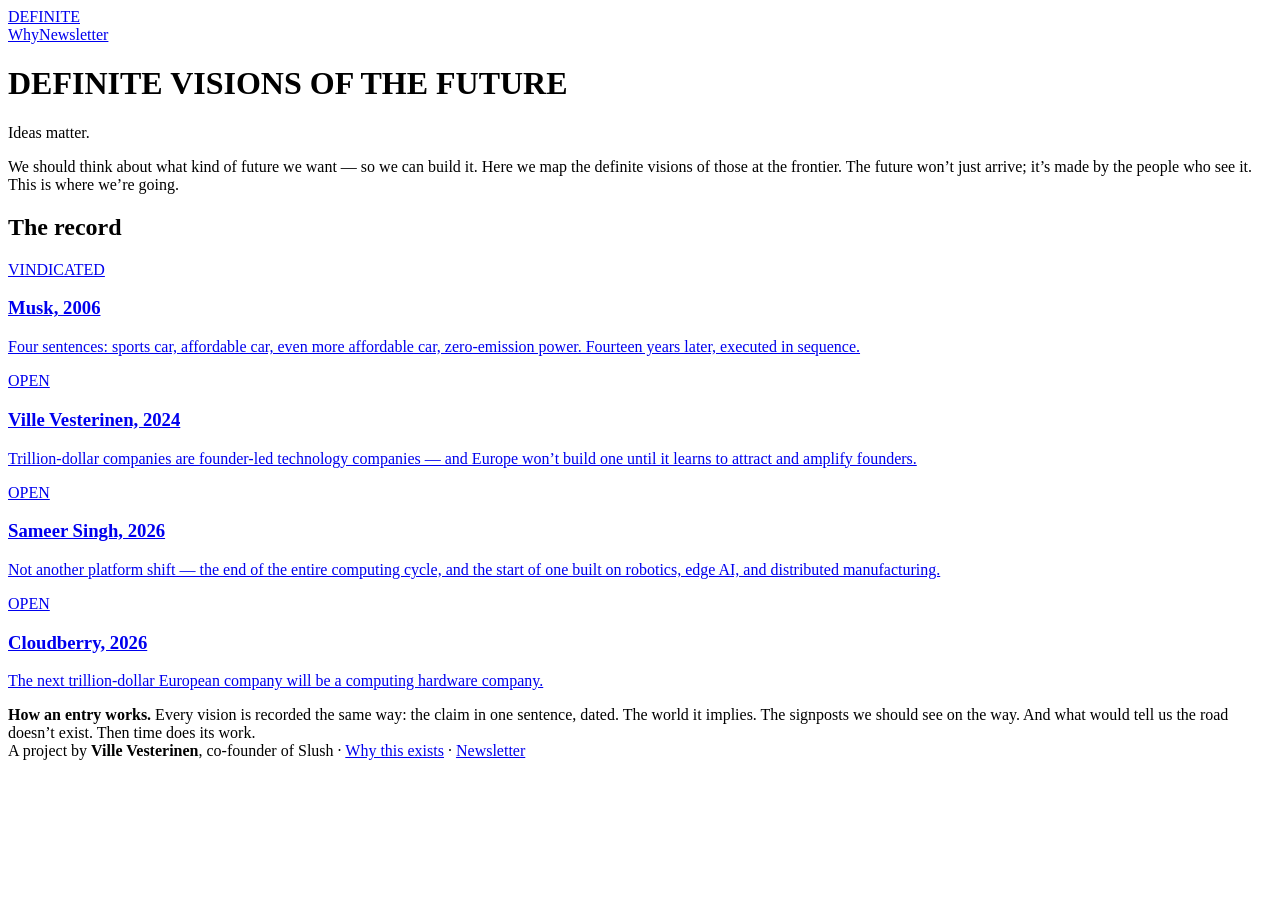
==== definite-site/index.html @ d90cc4cb "Add definite.world static site: registry of definite visions Homepage, thesis essay page, and four s" ====
<!doctype html>
<html lang="en">
<head>
<meta charset="utf-8">
<meta name="viewport" content="width=device-width,initial-scale=1">
<title>Definite</title>
<meta name="description" content="Definite visions of the future, mapped — from the people at the frontier building it.">
<link rel="preconnect" href="https://fonts.googleapis.com">
<link href="https://fonts.googleapis.com/css2?family=Archivo+Black&family=Inter:wght@400;600;700&display=swap" rel="stylesheet">
<link rel="stylesheet" href="/style.css">
</head>
<body>
<div class="mast">
  <div class="wrap">
    <nav>
      <a class="wordmark" href="/">DEFINITE</a>
      <div class="links"><a href="/thesis">Why</a><a href="https://villevesterinen.com">Newsletter</a></div>
    </nav>
    <div class="inner">
      <h1>DEFINITE VISIONS OF&nbsp;THE FUTURE</h1>
      <p class="tag">Ideas matter.</p>
      <p class="body">We should think about what kind of future we want — so we can build it. Here we map the definite visions of those at the frontier. The future won&rsquo;t just arrive; it&rsquo;s made by the people who see it. This is where we&rsquo;re going.</p>
    </div>
  </div>
</div>
<div class="wrap">
  <h2 class="sec">The record</h2>
  <div class="grid">
    <a class="card" href="/musk-2006">
      <span class="chip v">VINDICATED</span>
      <h3>Musk, 2006</h3>
      <p>Four sentences: sports car, affordable car, even more affordable car, zero-emission power. Fourteen years later, executed in sequence.</p>
    </a>
    <a class="card" href="/ville-vesterinen-2024">
      <span class="chip">OPEN</span>
      <h3>Ville Vesterinen, 2024</h3>
      <p>Trillion-dollar companies are founder-led technology companies &mdash; and Europe won&rsquo;t build one until it learns to attract and amplify founders.</p>
    </a>
    <a class="card" href="/sameer-singh-2026">
      <span class="chip">OPEN</span>
      <h3>Sameer Singh, 2026</h3>
      <p>Not another platform shift &mdash; the end of the entire computing cycle, and the start of one built on robotics, edge AI, and distributed manufacturing.</p>
    </a>
    <a class="card" href="/cloudberry-2026">
      <span class="chip">OPEN</span>
      <h3>Cloudberry, 2026</h3>
      <p>The next trillion-dollar European company will be a computing hardware company.</p>
    </a>
  </div>
  <div class="how">
    <strong>How an entry works.</strong> Every vision is recorded the same way: the claim in one sentence, dated. The world it implies. The signposts we should see on the way. And what would tell us the road doesn&rsquo;t exist. Then time does its work.
  </div>
  <footer>
    A project by <strong>Ville Vesterinen</strong>, co-founder of Slush &middot; <a href="/thesis">Why this exists</a> &middot; <a href="https://villevesterinen.com">Newsletter</a>
  </footer>
</div>
</body>
</html>
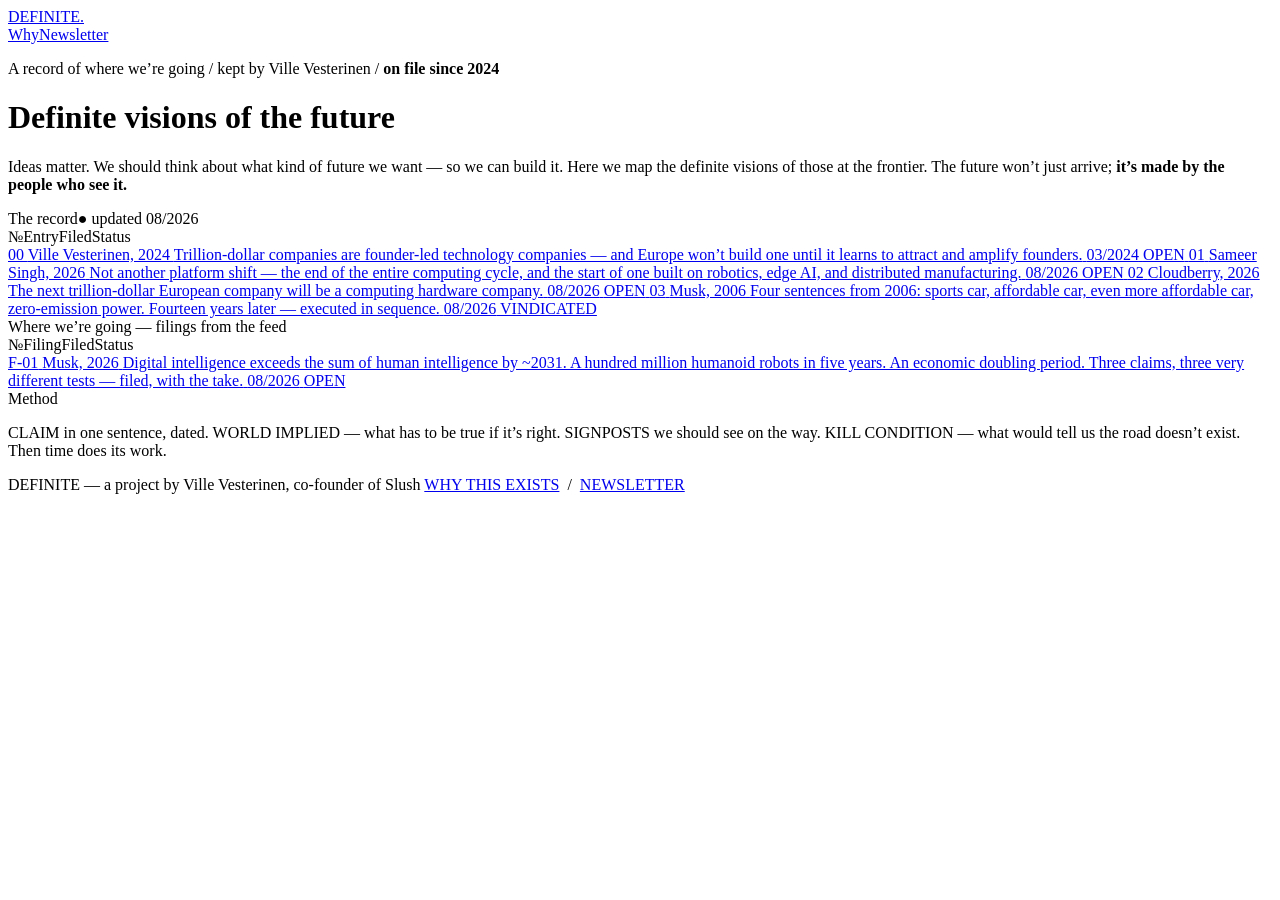
==== commit cccfa6ac: "Redesign definite.world in dark instrument style; add Where we're going filings Full site in the dar" ====
--- a/definite-site/index.html
+++ b/definite-site/index.html
@@ -4,54 +4,71 @@
 <meta charset="utf-8">
 <meta name="viewport" content="width=device-width,initial-scale=1">
 <title>Definite</title>
-<meta name="description" content="Definite visions of the future, mapped — from the people at the frontier building it.">
-<link rel="preconnect" href="https://fonts.googleapis.com">
-<link href="https://fonts.googleapis.com/css2?family=Archivo+Black&family=Inter:wght@400;600;700&display=swap" rel="stylesheet">
+<meta name="description" content="Definite visions of the future, mapped — a record of where we're going.">
+<link rel="preconnect" href="https://fonts.gstatic.com" crossorigin>
+<link href="https://fonts.googleapis.com/css2?family=Archivo:wght@400;500;600&family=IBM+Plex+Mono:wght@400;500;600&display=swap" rel="stylesheet">
 <link rel="stylesheet" href="/style.css">
 </head>
 <body>
-<div class="mast">
-  <div class="wrap">
-    <nav>
-      <a class="wordmark" href="/">DEFINITE</a>
-      <div class="links"><a href="/thesis">Why</a><a href="https://villevesterinen.com">Newsletter</a></div>
-    </nav>
-    <div class="inner">
-      <h1>DEFINITE VISIONS OF&nbsp;THE FUTURE</h1>
-      <p class="tag">Ideas matter.</p>
-      <p class="body">We should think about what kind of future we want — so we can build it. Here we map the definite visions of those at the frontier. The future won&rsquo;t just arrive; it&rsquo;s made by the people who see it. This is where we&rsquo;re going.</p>
-    </div>
+<div class="wrap">
+  <nav>
+    <a class="wordmark" href="/">DEFINITE<span class="dot">.</span></a>
+    <div class="links"><a href="/thesis">Why</a><a href="https://villevesterinen.com">Newsletter</a></div>
+  </nav>
+  <div class="hero">
+    <p class="kick">A record of where we&rsquo;re going / kept by Ville Vesterinen / <b>on file since 2024</b></p>
+    <h1>Definite visions of the future<span class="cursor"></span></h1>
+    <p class="sub">Ideas matter. We should think about what kind of future we want — so we can build it. Here we map the definite visions of those at the frontier. The future won&rsquo;t just arrive; <b>it&rsquo;s made by the people who see it.</b></p>
   </div>
-</div>
-<div class="wrap">
-  <h2 class="sec">The record</h2>
-  <div class="grid">
-    <a class="card" href="/musk-2006">
-      <span class="chip v">VINDICATED</span>
-      <h3>Musk, 2006</h3>
-      <p>Four sentences: sports car, affordable car, even more affordable car, zero-emission power. Fourteen years later, executed in sequence.</p>
-    </a>
-    <a class="card" href="/ville-vesterinen-2024">
-      <span class="chip">OPEN</span>
-      <h3>Ville Vesterinen, 2024</h3>
-      <p>Trillion-dollar companies are founder-led technology companies &mdash; and Europe won&rsquo;t build one until it learns to attract and amplify founders.</p>
-    </a>
-    <a class="card" href="/sameer-singh-2026">
-      <span class="chip">OPEN</span>
-      <h3>Sameer Singh, 2026</h3>
-      <p>Not another platform shift &mdash; the end of the entire computing cycle, and the start of one built on robotics, edge AI, and distributed manufacturing.</p>
-    </a>
-    <a class="card" href="/cloudberry-2026">
-      <span class="chip">OPEN</span>
-      <h3>Cloudberry, 2026</h3>
-      <p>The next trillion-dollar European company will be a computing hardware company.</p>
-    </a>
-  </div>
-  <div class="how">
-    <strong>How an entry works.</strong> Every vision is recorded the same way: the claim in one sentence, dated. The world it implies. The signposts we should see on the way. And what would tell us the road doesn&rsquo;t exist. Then time does its work.
+
+  <div class="sechead"><span>The record</span><span class="live">● updated 08/2026</span></div>
+  <div class="tablehead"><span>№</span><span>Entry</span><span>Filed</span><span>Status</span></div>
+  <a class="row" href="/ville-vesterinen-2024">
+    <span class="no">00</span>
+    <span><span class="name">Ville Vesterinen, 2024</span>
+    <span class="claim">Trillion-dollar companies are founder-led technology companies — and Europe won&rsquo;t build one until it learns to attract and amplify founders.</span></span>
+    <span class="filed">03/2024</span>
+    <span class="status"><i></i>OPEN</span>
+  </a>
+  <a class="row" href="/sameer-singh-2026">
+    <span class="no">01</span>
+    <span><span class="name">Sameer Singh, 2026</span>
+    <span class="claim">Not another platform shift — the end of the entire computing cycle, and the start of one built on robotics, edge AI, and distributed manufacturing.</span></span>
+    <span class="filed">08/2026</span>
+    <span class="status"><i></i>OPEN</span>
+  </a>
+  <a class="row" href="/cloudberry-2026">
+    <span class="no">02</span>
+    <span><span class="name">Cloudberry, 2026</span>
+    <span class="claim">The next trillion-dollar European company will be a computing hardware company.</span></span>
+    <span class="filed">08/2026</span>
+    <span class="status"><i></i>OPEN</span>
+  </a>
+  <a class="row" href="/musk-2006">
+    <span class="no">03</span>
+    <span><span class="name">Musk, 2006</span>
+    <span class="claim">Four sentences from 2006: sports car, affordable car, even more affordable car, zero-emission power. Fourteen years later — executed in sequence.</span></span>
+    <span class="filed">08/2026</span>
+    <span class="status v"><i></i>VINDICATED</span>
+  </a>
+
+  <div class="sechead"><span>Where we&rsquo;re going — filings from the feed</span></div>
+  <div class="tablehead"><span>№</span><span>Filing</span><span>Filed</span><span>Status</span></div>
+  <a class="row" href="/musk-2026">
+    <span class="no">F-01</span>
+    <span><span class="name">Musk, 2026</span>
+    <span class="claim">Digital intelligence exceeds the sum of human intelligence by ~2031. A hundred million humanoid robots in five years. An economic doubling period. Three claims, three very different tests — filed, with the take.</span></span>
+    <span class="filed">08/2026</span>
+    <span class="status"><i></i>OPEN</span>
+  </a>
+
+  <div class="method">
+    <span class="lab">Method</span>
+    <p><span class="mono-b">CLAIM</span> in one sentence, dated. <span class="mono-b">WORLD IMPLIED</span> — what has to be true if it&rsquo;s right. <span class="mono-b">SIGNPOSTS</span> we should see on the way. <span class="mono-b">KILL CONDITION</span> — what would tell us the road doesn&rsquo;t exist. Then time does its work.</p>
   </div>
   <footer>
-    A project by <strong>Ville Vesterinen</strong>, co-founder of Slush &middot; <a href="/thesis">Why this exists</a> &middot; <a href="https://villevesterinen.com">Newsletter</a>
+    <span>DEFINITE — a project by Ville Vesterinen, co-founder of Slush</span>
+    <span><a href="/thesis">WHY THIS EXISTS</a>&nbsp;&nbsp;/&nbsp;&nbsp;<a href="https://villevesterinen.com">NEWSLETTER</a></span>
   </footer>
 </div>
 </body>
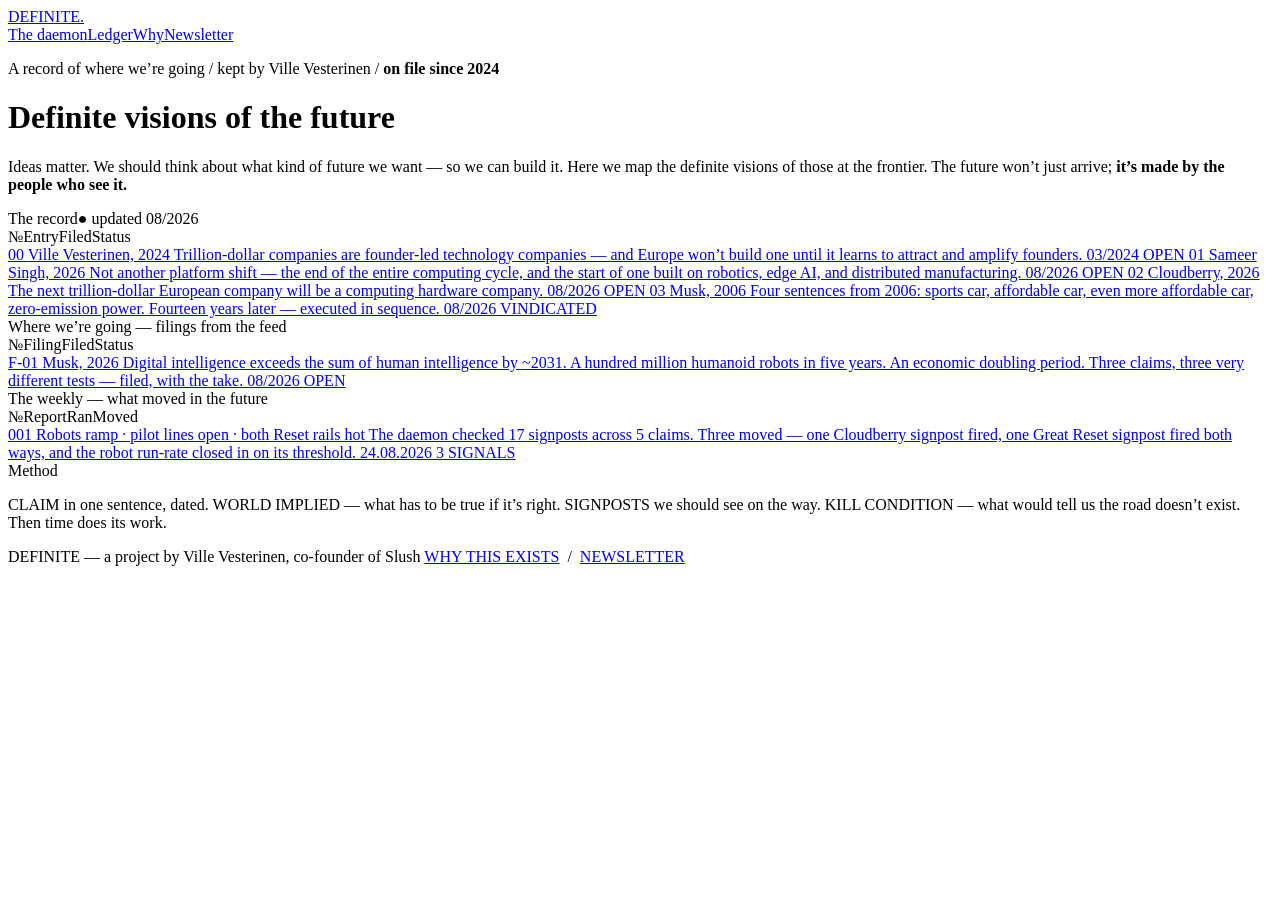
==== commit f72e4051: "Build Definite v1: daemon product page, public ledger, published digest daemon.html: product landing" ====
--- a/definite-site/index.html
+++ b/definite-site/index.html
@@ -13,7 +13,7 @@
 <div class="wrap">
   <nav>
     <a class="wordmark" href="/">DEFINITE<span class="dot">.</span></a>
-    <div class="links"><a href="/thesis">Why</a><a href="https://villevesterinen.com">Newsletter</a></div>
+    <div class="links"><a href="/daemon">The daemon</a><a href="/ledger">Ledger</a><a href="/thesis">Why</a><a href="https://villevesterinen.com">Newsletter</a></div>
   </nav>
   <div class="hero">
     <p class="kick">A record of where we&rsquo;re going / kept by Ville Vesterinen / <b>on file since 2024</b></p>
@@ -62,6 +62,16 @@
     <span class="status"><i></i>OPEN</span>
   </a>
 
+  <div class="sechead"><span>The weekly — what moved in the future</span></div>
+  <div class="tablehead"><span>№</span><span>Report</span><span>Ran</span><span>Moved</span></div>
+  <a class="row" href="/digest-001">
+    <span class="no">001</span>
+    <span><span class="name">Robots ramp · pilot lines open · both Reset rails hot</span>
+    <span class="claim">The daemon checked 17 signposts across 5 claims. Three moved — one Cloudberry signpost fired, one Great Reset signpost fired both ways, and the robot run-rate closed in on its threshold.</span></span>
+    <span class="filed">24.08.2026</span>
+    <span class="status v"><i></i>3 SIGNALS</span>
+  </a>
+
   <div class="method">
     <span class="lab">Method</span>
     <p><span class="mono-b">CLAIM</span> in one sentence, dated. <span class="mono-b">WORLD IMPLIED</span> — what has to be true if it&rsquo;s right. <span class="mono-b">SIGNPOSTS</span> we should see on the way. <span class="mono-b">KILL CONDITION</span> — what would tell us the road doesn&rsquo;t exist. Then time does its work.</p>
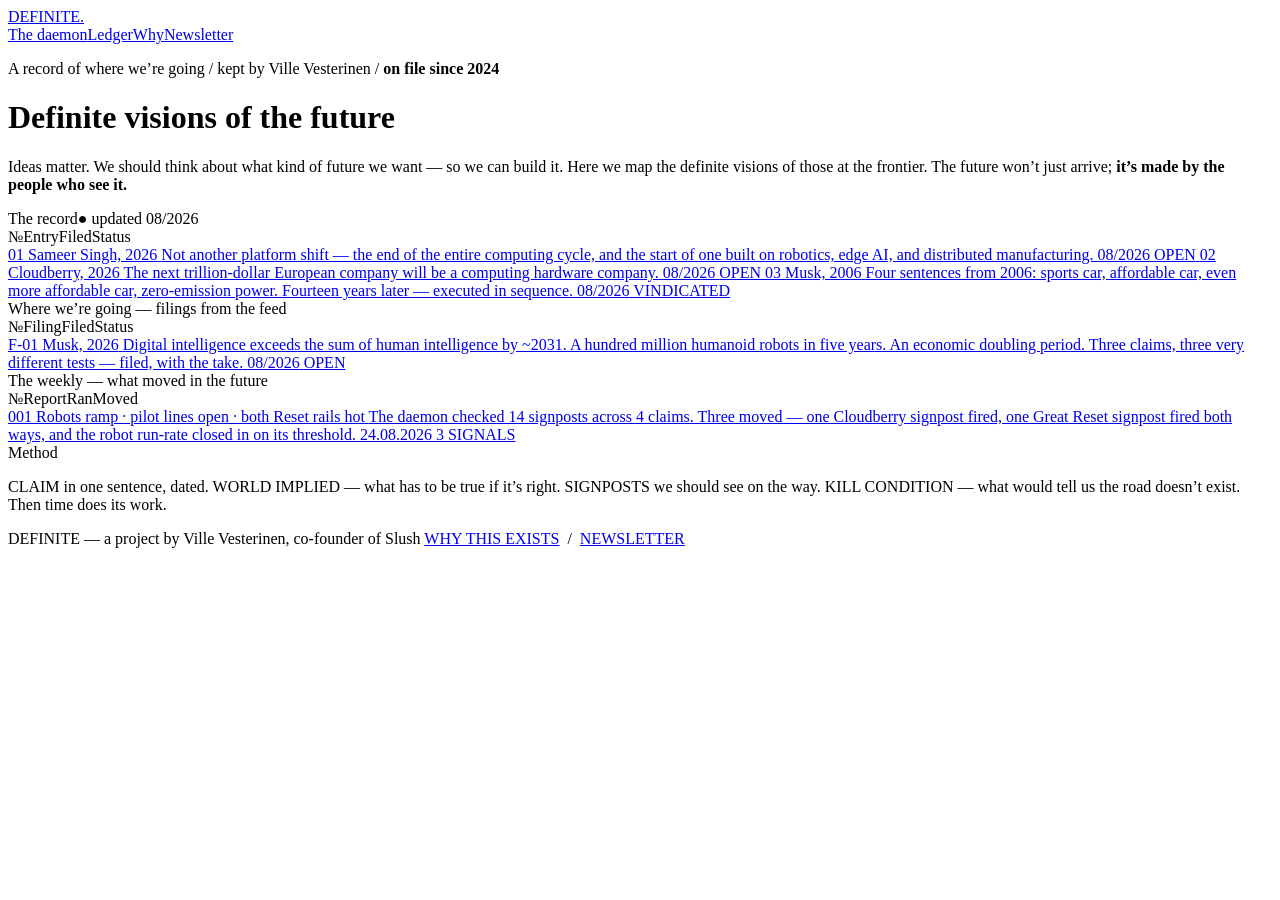
==== commit 12ae8736: "Remove founder's own thesis entry from the record The registry keeps only frontier claims; the found" ====
--- a/definite-site/index.html
+++ b/definite-site/index.html
@@ -23,13 +23,6 @@
 
   <div class="sechead"><span>The record</span><span class="live">● updated 08/2026</span></div>
   <div class="tablehead"><span>№</span><span>Entry</span><span>Filed</span><span>Status</span></div>
-  <a class="row" href="/ville-vesterinen-2024">
-    <span class="no">00</span>
-    <span><span class="name">Ville Vesterinen, 2024</span>
-    <span class="claim">Trillion-dollar companies are founder-led technology companies — and Europe won&rsquo;t build one until it learns to attract and amplify founders.</span></span>
-    <span class="filed">03/2024</span>
-    <span class="status"><i></i>OPEN</span>
-  </a>
   <a class="row" href="/sameer-singh-2026">
     <span class="no">01</span>
     <span><span class="name">Sameer Singh, 2026</span>
@@ -67,7 +60,7 @@
   <a class="row" href="/digest-001">
     <span class="no">001</span>
     <span><span class="name">Robots ramp · pilot lines open · both Reset rails hot</span>
-    <span class="claim">The daemon checked 17 signposts across 5 claims. Three moved — one Cloudberry signpost fired, one Great Reset signpost fired both ways, and the robot run-rate closed in on its threshold.</span></span>
+    <span class="claim">The daemon checked 14 signposts across 4 claims. Three moved — one Cloudberry signpost fired, one Great Reset signpost fired both ways, and the robot run-rate closed in on its threshold.</span></span>
     <span class="filed">24.08.2026</span>
     <span class="status v"><i></i>3 SIGNALS</span>
   </a>
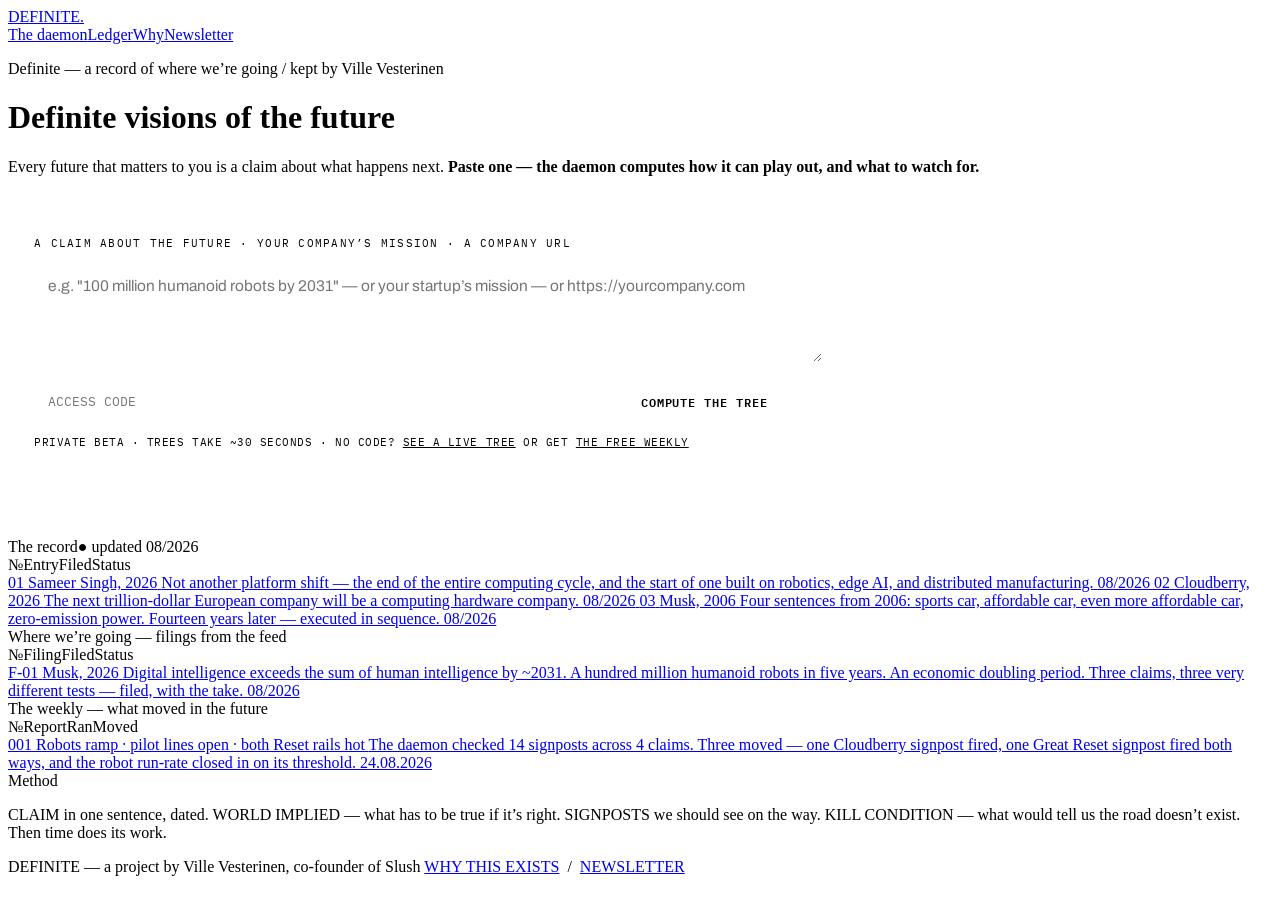
==== commit cfc4bf7f: "Put the app on the landing page: compute-the-tree is the first thing a visitor sees Homepage hero no" ====
--- a/definite-site/index.html
+++ b/definite-site/index.html
@@ -8,6 +8,23 @@
 <link rel="preconnect" href="https://fonts.gstatic.com" crossorigin>
 <link href="https://fonts.googleapis.com/css2?family=Archivo:wght@400;500;600&family=IBM+Plex+Mono:wght@400;500;600&display=swap" rel="stylesheet">
 <link rel="stylesheet" href="/style.css">
+<style>
+.inputbox{border:1px solid var(--acc);background:var(--panel);padding:26px;max-width:760px;margin-top:34px}
+.inputbox label{font-family:'IBM Plex Mono',monospace;font-size:10.5px;letter-spacing:.12em;color:var(--acc);text-transform:uppercase;display:block;margin-bottom:10px}
+.inputbox textarea{width:100%;background:var(--bg);border:1px solid var(--line);color:var(--ink);font-family:Archivo,system-ui,sans-serif;font-size:15.5px;padding:14px;min-height:74px;resize:vertical;outline:none;line-height:1.6}
+.inputbox textarea:focus{border-color:var(--acc)}
+.inputrow{display:flex;gap:12px;margin-top:14px;flex-wrap:wrap}
+.inputrow input{flex:1;min-width:170px;background:var(--bg);border:1px solid var(--line);color:var(--ink);font-family:'IBM Plex Mono',monospace;font-size:13px;padding:13px 14px;outline:none}
+.inputrow input:focus{border-color:var(--acc)}
+.inputrow button{background:var(--acc);color:var(--bg);border:0;font-family:'IBM Plex Mono',monospace;font-size:12px;font-weight:600;letter-spacing:.08em;text-transform:uppercase;padding:0 26px;cursor:pointer}
+.inputrow button:disabled{opacity:.5;cursor:wait}
+.hint{font-family:'IBM Plex Mono',monospace;font-size:10.5px;letter-spacing:.05em;color:var(--mut);margin-top:12px;text-transform:uppercase}
+.hint a{color:var(--acc)}
+.status{font-family:'IBM Plex Mono',monospace;font-size:12px;letter-spacing:.06em;margin:22px 0 0;color:var(--acc);text-transform:uppercase;display:none}
+.status .cursor{display:inline-block;width:.55em;height:1em;background:var(--acc);vertical-align:-.15em;margin-left:.2em;animation:blink 1.1s steps(1) infinite}
+.status.err{color:#E8492A}
+#result{display:none;margin-top:34px;max-width:920px}
+</style>
 </head>
 <body>
 <div class="wrap">
@@ -15,10 +32,21 @@
     <a class="wordmark" href="/">DEFINITE<span class="dot">.</span></a>
     <div class="links"><a href="/daemon">The daemon</a><a href="/ledger">Ledger</a><a href="/thesis">Why</a><a href="https://villevesterinen.com">Newsletter</a></div>
   </nav>
-  <div class="hero">
-    <p class="kick">A record of where we&rsquo;re going / kept by Ville Vesterinen / <b>on file since 2024</b></p>
+  <div class="hero" style="border-bottom:0;padding-bottom:52px">
+    <p class="kick">Definite — a record of where we&rsquo;re going / kept by Ville Vesterinen</p>
     <h1>Definite visions of the future<span class="cursor"></span></h1>
-    <p class="sub">Ideas matter. We should think about what kind of future we want — so we can build it. Here we map the definite visions of those at the frontier. The future won&rsquo;t just arrive; <b>it&rsquo;s made by the people who see it.</b></p>
+    <p class="sub" style="margin-top:22px">Every future that matters to you is a claim about what happens next. <b>Paste one — the daemon computes how it can play out, and what to watch for.</b></p>
+    <div class="inputbox">
+      <label>A claim about the future · your company&rsquo;s mission · a company URL</label>
+      <textarea id="input" placeholder="e.g. &quot;100 million humanoid robots by 2031&quot; — or your startup&rsquo;s mission — or https://yourcompany.com"></textarea>
+      <div class="inputrow">
+        <input id="code" type="password" placeholder="ACCESS CODE" autocomplete="off">
+        <button id="go" onclick="compute()">Compute the tree</button>
+      </div>
+      <p class="hint">Private beta · Trees take ~30 seconds · No code? <a href="/musk-2026#tree">See a live tree</a> or get <a href="https://villevesterinen.com">the free weekly</a></p>
+    </div>
+    <p class="status" id="status">The daemon is computing<span class="cursor"></span></p>
+    <div id="result"></div>
   </div>
 
   <div class="sechead"><span>The record</span><span class="live">● updated 08/2026</span></div>
@@ -74,5 +102,43 @@
     <span><a href="/thesis">WHY THIS EXISTS</a>&nbsp;&nbsp;/&nbsp;&nbsp;<a href="https://villevesterinen.com">NEWSLETTER</a></span>
   </footer>
 </div>
+<script>
+async function compute(){
+  var input=document.getElementById('input').value.trim();
+  var code=document.getElementById('code').value.trim();
+  var st=document.getElementById('status'), btn=document.getElementById('go'), out=document.getElementById('result');
+  out.style.display='none'; out.innerHTML='';
+  st.classList.remove('err'); st.innerHTML='The daemon is computing<span class="cursor"></span>'; st.style.display='block';
+  btn.disabled=true;
+  try{
+    var r=await fetch('/api/tree',{method:'POST',headers:{'content-type':'application/json'},body:JSON.stringify({input:input,code:code})});
+    var d=await r.json();
+    if(!r.ok){ throw new Error(d.error||('Error '+r.status)); }
+    var t=d.tree||{};
+    var h='';
+    h+='<div class="claimbox"><p>'+esc(t.claim||input)+'</p></div>';
+    h+='<h2 style="font-family:\'IBM Plex Mono\',monospace;font-size:11px;letter-spacing:.12em;text-transform:uppercase;margin:34px 0 6px;color:var(--acc)">The tree</h2>';
+    (t.branches||[]).forEach(function(b){
+      var p=Math.round((b.p||0)*100);
+      h+='<div class="branch'+(p<=5?' dim':'')+'"><span class="bl">'+esc(b.id||'')+' · '+esc(b.name||'')+'<small>'+esc(b.desc||'')+'</small></span><span class="bar"><i style="width:'+p+'%"></i></span><span class="bp">'+p+'%</span></div>';
+    });
+    if((t.signposts||[]).length){
+      h+='<h2 style="font-family:\'IBM Plex Mono\',monospace;font-size:11px;letter-spacing:.12em;text-transform:uppercase;margin:34px 0 10px;color:var(--acc)">Signposts — what to watch</h2><ul style="list-style:none;padding:0;max-width:56em">';
+      t.signposts.forEach(function(s){
+        h+='<li style="margin:0 0 12px;padding-left:24px;position:relative;font-size:15px;line-height:1.6"><span style="position:absolute;left:0;top:.62em;width:11px;height:1px;background:var(--acc)"></span>'+esc(s.watch||'')+' <span style="font-family:\'IBM Plex Mono\',monospace;font-size:10.5px;color:var(--mut);text-transform:uppercase;letter-spacing:.05em">'+esc(s.discriminates||'')+(s.by?' · by '+esc(s.by):'')+'</span></li>';
+      });
+      h+='</ul>';
+    }
+    if(t.kill){ h+='<h2 style="font-family:\'IBM Plex Mono\',monospace;font-size:11px;letter-spacing:.12em;text-transform:uppercase;margin:34px 0 8px;color:#E8492A">Kill condition</h2><p style="font-size:15.5px;max-width:44em">'+esc(t.kill)+'</p>'; }
+    if(t.caveat){ h+='<p class="treenote" style="margin-top:22px"><b>Caveat:</b> '+esc(t.caveat)+'</p>'; }
+    h+='<p class="treenote" style="margin-top:26px"><b>Want this watched?</b> Mission Watch turns a one-shot tree into a standing watch — base rates attached, signposts monitored, a ping when reality moves. <a href="/daemon" class="yl">The daemon</a>.</p>';
+    out.innerHTML=h; out.style.display='block'; st.style.display='none';
+  }catch(e){
+    st.classList.add('err'); st.textContent=e.message||'Something failed — try again.';
+  }finally{ btn.disabled=false; }
+}
+function esc(s){return (s+'').replace(/[&<>"']/g,function(c){return{'&':'&amp;','<':'&lt;','>':'&gt;','"':'&quot;',"'":'&#39;'}[c];});}
+document.getElementById('input').addEventListener('keydown',function(e){if((e.metaKey||e.ctrlKey)&&e.key==='Enter'){compute();}});
+</script>
 </body>
 </html>
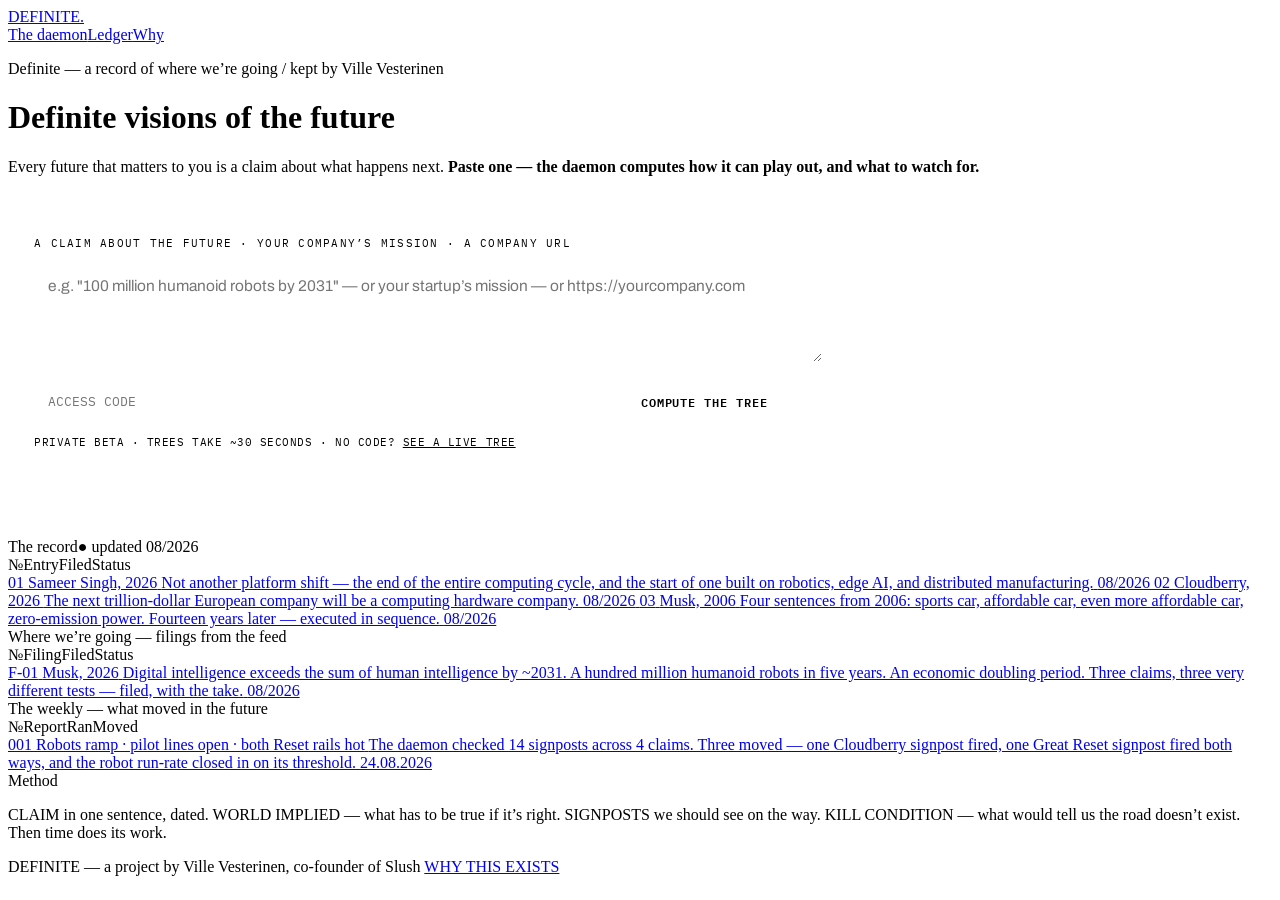
==== commit 13b73062: "Remove newsletter links; fix mobile navigation All villevesterinen.com links dropped from nav, foote" ====
--- a/definite-site/index.html
+++ b/definite-site/index.html
@@ -30,7 +30,7 @@
 <div class="wrap">
   <nav>
     <a class="wordmark" href="/">DEFINITE<span class="dot">.</span></a>
-    <div class="links"><a href="/daemon">The daemon</a><a href="/ledger">Ledger</a><a href="/thesis">Why</a><a href="https://villevesterinen.com">Newsletter</a></div>
+    <div class="links"><a href="/daemon">The daemon</a><a href="/ledger">Ledger</a><a href="/thesis">Why</a></div>
   </nav>
   <div class="hero" style="border-bottom:0;padding-bottom:52px">
     <p class="kick">Definite — a record of where we&rsquo;re going / kept by Ville Vesterinen</p>
@@ -43,7 +43,7 @@
         <input id="code" type="password" placeholder="ACCESS CODE" autocomplete="off">
         <button id="go" onclick="compute()">Compute the tree</button>
       </div>
-      <p class="hint">Private beta · Trees take ~30 seconds · No code? <a href="/musk-2026#tree">See a live tree</a> or get <a href="https://villevesterinen.com">the free weekly</a></p>
+      <p class="hint">Private beta · Trees take ~30 seconds · No code? <a href="/musk-2026#tree">See a live tree</a></p>
     </div>
     <p class="status" id="status">The daemon is computing<span class="cursor"></span></p>
     <div id="result"></div>
@@ -99,7 +99,7 @@
   </div>
   <footer>
     <span>DEFINITE — a project by Ville Vesterinen, co-founder of Slush</span>
-    <span><a href="/thesis">WHY THIS EXISTS</a>&nbsp;&nbsp;/&nbsp;&nbsp;<a href="https://villevesterinen.com">NEWSLETTER</a></span>
+    <span><a href="/thesis">WHY THIS EXISTS</a></span>
   </footer>
 </div>
 <script>
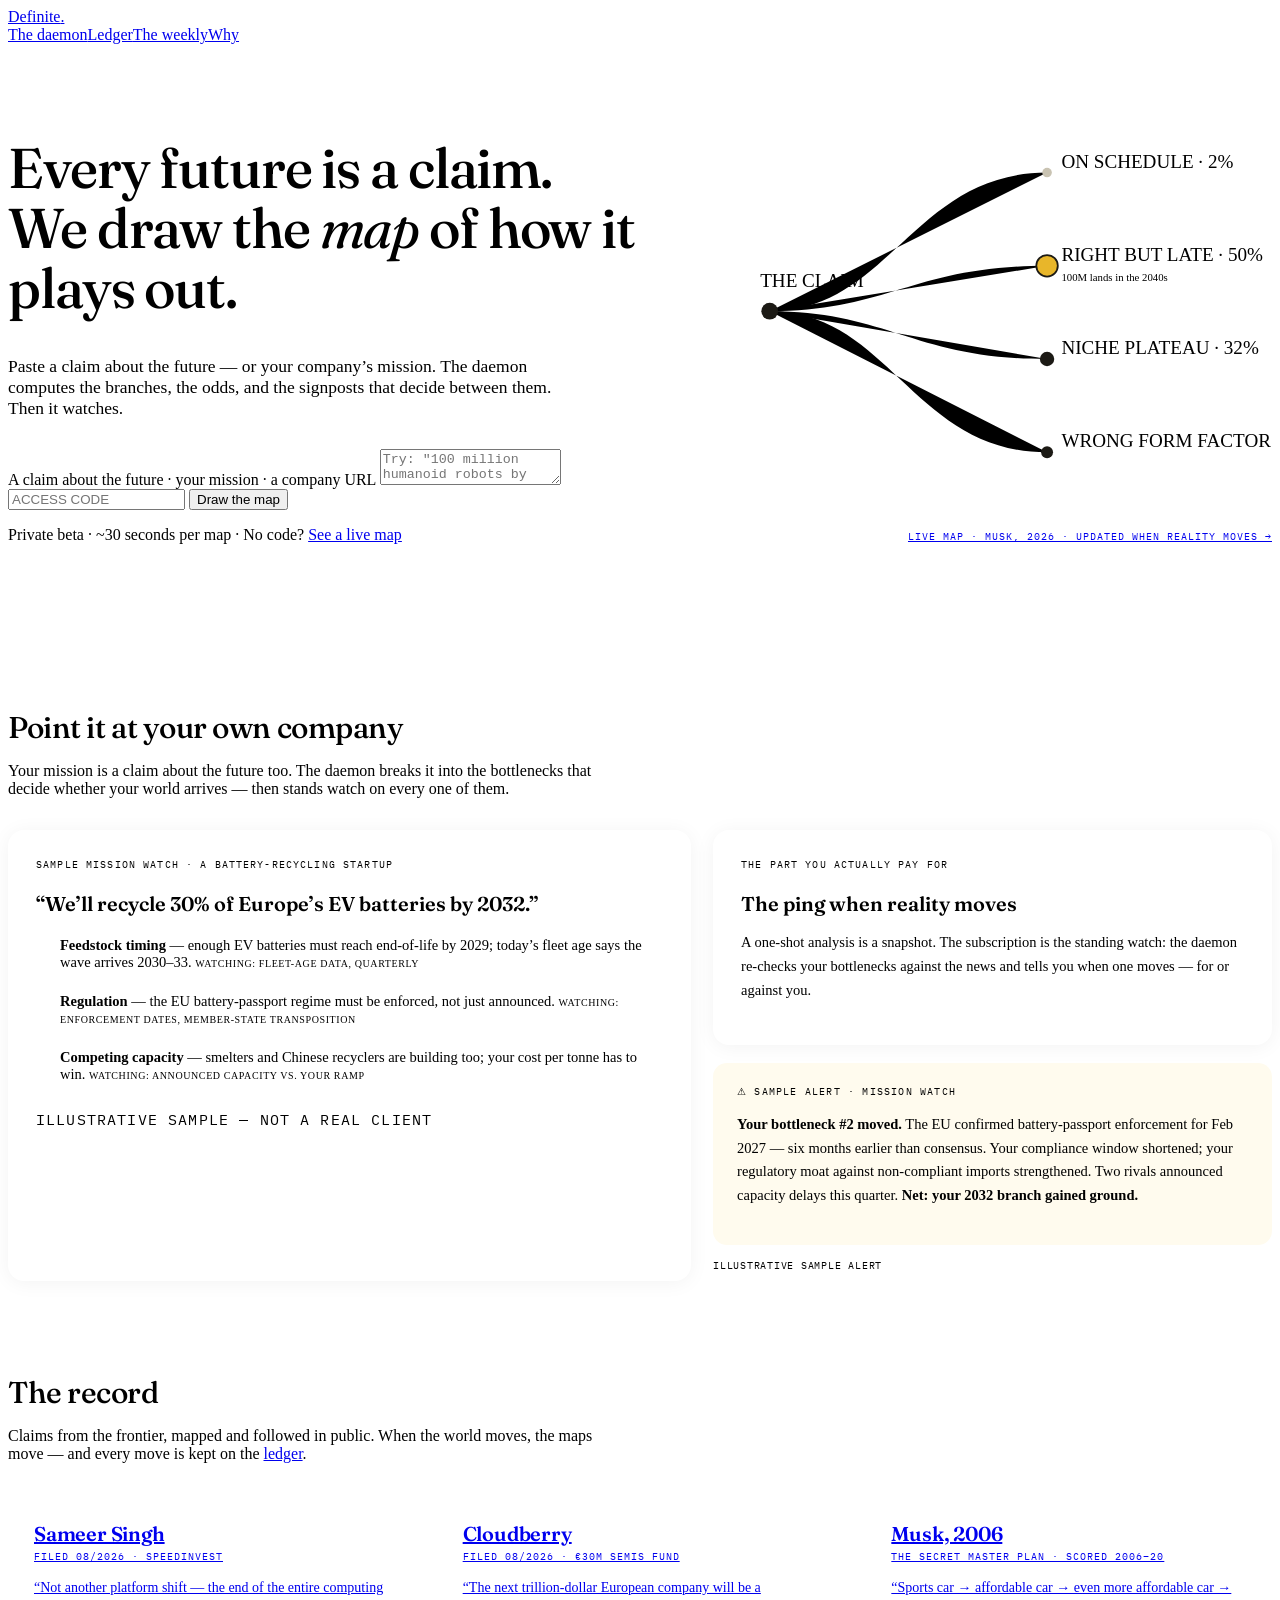
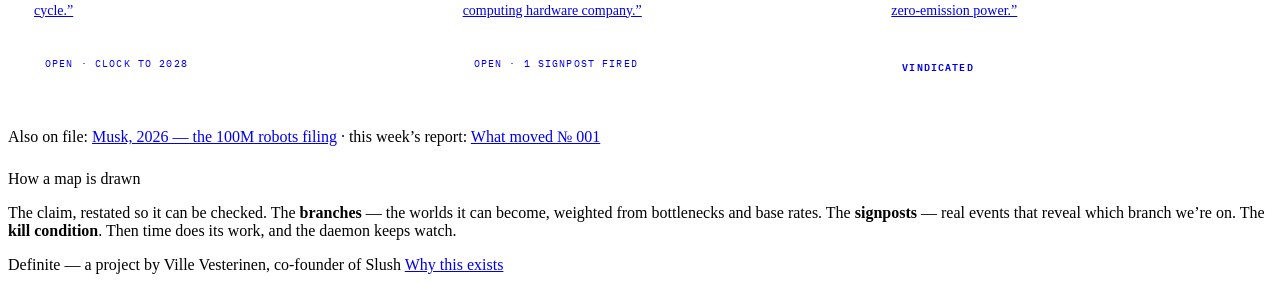
==== commit f5e4b4f8: "Atlas redesign across the site; homepage demonstrates product value New design system: light paper g" ====
--- a/definite-site/index.html
+++ b/definite-site/index.html
@@ -4,141 +4,157 @@
 <meta charset="utf-8">
 <meta name="viewport" content="width=device-width,initial-scale=1">
 <title>Definite</title>
-<meta name="description" content="Definite visions of the future, mapped — a record of where we're going.">
+<meta name="description" content="Every future is a claim. We draw the map of how it plays out — and a daemon watches it.">
 <link rel="preconnect" href="https://fonts.gstatic.com" crossorigin>
-<link href="https://fonts.googleapis.com/css2?family=Archivo:wght@400;500;600&family=IBM+Plex+Mono:wght@400;500;600&display=swap" rel="stylesheet">
+<link href="https://fonts.googleapis.com/css2?family=Fraunces:ital,opsz,wght@0,9..144,400;0,9..144,500;0,9..144,600;1,9..144,400;1,9..144,500&family=Archivo:wght@400;500;600&family=IBM+Plex+Mono:wght@400;500&display=swap" rel="stylesheet">
 <link rel="stylesheet" href="/style.css">
 <style>
-.inputbox{border:1px solid var(--acc);background:var(--panel);padding:26px;max-width:760px;margin-top:34px}
-.inputbox label{font-family:'IBM Plex Mono',monospace;font-size:10.5px;letter-spacing:.12em;color:var(--acc);text-transform:uppercase;display:block;margin-bottom:10px}
-.inputbox textarea{width:100%;background:var(--bg);border:1px solid var(--line);color:var(--ink);font-family:Archivo,system-ui,sans-serif;font-size:15.5px;padding:14px;min-height:74px;resize:vertical;outline:none;line-height:1.6}
-.inputbox textarea:focus{border-color:var(--acc)}
-.inputrow{display:flex;gap:12px;margin-top:14px;flex-wrap:wrap}
-.inputrow input{flex:1;min-width:170px;background:var(--bg);border:1px solid var(--line);color:var(--ink);font-family:'IBM Plex Mono',monospace;font-size:13px;padding:13px 14px;outline:none}
-.inputrow input:focus{border-color:var(--acc)}
-.inputrow button{background:var(--acc);color:var(--bg);border:0;font-family:'IBM Plex Mono',monospace;font-size:12px;font-weight:600;letter-spacing:.08em;text-transform:uppercase;padding:0 26px;cursor:pointer}
-.inputrow button:disabled{opacity:.5;cursor:wait}
-.hint{font-family:'IBM Plex Mono',monospace;font-size:10.5px;letter-spacing:.05em;color:var(--mut);margin-top:12px;text-transform:uppercase}
-.hint a{color:var(--acc)}
-.status{font-family:'IBM Plex Mono',monospace;font-size:12px;letter-spacing:.06em;margin:22px 0 0;color:var(--acc);text-transform:uppercase;display:none}
-.status .cursor{display:inline-block;width:.55em;height:1em;background:var(--acc);vertical-align:-.15em;margin-left:.2em;animation:blink 1.1s steps(1) infinite}
-.status.err{color:#E8492A}
-#result{display:none;margin-top:34px;max-width:920px}
+.hero{display:grid;grid-template-columns:1.05fr .95fr;gap:56px;align-items:center;padding:56px 0 64px}
+.hero h1{font-family:Fraunces,Georgia,serif;font-weight:500;font-size:clamp(36px,4.6vw,56px);line-height:1.08;letter-spacing:-.02em}
+.hero h1 em{font-style:italic;font-weight:400;color:var(--accdeep)}
+.hero .sub{margin-top:20px;font-size:17.5px;color:var(--mut);max-width:32em}
+.treecap{font-family:'IBM Plex Mono',monospace;font-size:10px;letter-spacing:.1em;color:var(--mut);text-transform:uppercase;margin-top:12px;text-align:right}
+@media (prefers-reduced-motion:no-preference){
+  .heromap .branchline{stroke-dasharray:600;stroke-dashoffset:600;animation:draw 1.6s ease forwards}
+  @keyframes draw{to{stroke-dashoffset:0}}
+}
+.value{border-top:1px solid var(--line);padding:60px 0 8px}
+.value h2{font-family:Fraunces,Georgia,serif;font-weight:500;font-size:30px;letter-spacing:-.015em;margin-bottom:8px}
+.value .lead{color:var(--mut);max-width:38em;font-size:16px;margin-bottom:32px}
+.vgrid{display:grid;grid-template-columns:1.1fr .9fr;gap:22px}
+.vcard{background:var(--card);border:1px solid var(--line);border-radius:16px;padding:28px;box-shadow:0 2px 20px rgba(28,26,21,.05)}
+.vcard .tag{font-family:'IBM Plex Mono',monospace;font-size:9.5px;letter-spacing:.12em;color:var(--accdeep);text-transform:uppercase;display:block;margin-bottom:14px}
+.vcard h3{font-family:Fraunces,Georgia,serif;font-weight:600;font-size:20px;margin-bottom:10px}
+.vcard p{font-size:14.5px;color:var(--mut);line-height:1.65}
+.dep{display:flex;gap:12px;align-items:baseline;padding:11px 0;border-bottom:1px solid var(--line);font-size:14.5px}
+.dep:last-of-type{border-bottom:0}
+.dep .d{width:12px;height:2px;background:var(--acc);flex:none;margin-top:9px}
+.dep b{font-weight:600}
+.dep span.mono{font-size:10px;color:var(--mut);text-transform:uppercase;letter-spacing:.06em}
+.alert{border:1.5px solid var(--ink);border-radius:14px;padding:22px 24px;margin-top:18px;background:#FFFBEE}
+.alert .atag{font-family:'IBM Plex Mono',monospace;font-size:10px;letter-spacing:.12em;color:var(--red);text-transform:uppercase;display:block;margin-bottom:10px}
+.alert p{font-size:14.5px;line-height:1.65;color:var(--ink)}
+.samplenote{font-family:'IBM Plex Mono',monospace;font-size:9.5px;letter-spacing:.08em;color:var(--mut);text-transform:uppercase;margin-top:14px}
+.cards{display:grid;grid-template-columns:repeat(3,1fr);gap:22px;margin-top:8px}
+.card{background:var(--card);border:1px solid var(--line);border-radius:16px;padding:26px;transition:transform .12s ease,box-shadow .12s ease;display:block}
+.card:hover{transform:translateY(-3px);box-shadow:0 10px 30px rgba(28,26,21,.08)}
+.card .who{font-family:Fraunces,Georgia,serif;font-weight:600;font-size:20px;letter-spacing:-.01em}
+.card .date{font-family:'IBM Plex Mono',monospace;font-size:10px;letter-spacing:.1em;color:var(--mut);text-transform:uppercase;margin:4px 0 12px}
+.card p{font-size:14px;color:var(--mut);line-height:1.6}
+.badge{display:inline-block;font-family:'IBM Plex Mono',monospace;font-size:9.5px;letter-spacing:.12em;text-transform:uppercase;padding:5px 11px;border-radius:99px;margin-top:16px;border:1px solid var(--line);color:var(--mut)}
+.badge.v{background:var(--acc);border-color:var(--acc);color:var(--ink);font-weight:600}
+@media (max-width:900px){.hero{grid-template-columns:1fr;gap:36px}.vgrid{grid-template-columns:1fr}.cards{grid-template-columns:1fr}}
 </style>
 </head>
 <body>
 <div class="wrap">
   <nav>
-    <a class="wordmark" href="/">DEFINITE<span class="dot">.</span></a>
-    <div class="links"><a href="/daemon">The daemon</a><a href="/ledger">Ledger</a><a href="/thesis">Why</a></div>
+    <a class="wordmark" href="/">Definite<span class="dot">.</span></a>
+    <div class="links"><a href="/daemon">The daemon</a><a href="/ledger">Ledger</a><a href="/digest-001">The weekly</a><a href="/thesis">Why</a></div>
   </nav>
-  <div class="hero" style="border-bottom:0;padding-bottom:52px">
-    <p class="kick">Definite — a record of where we&rsquo;re going / kept by Ville Vesterinen</p>
-    <h1>Definite visions of the future<span class="cursor"></span></h1>
-    <p class="sub" style="margin-top:22px">Every future that matters to you is a claim about what happens next. <b>Paste one — the daemon computes how it can play out, and what to watch for.</b></p>
-    <div class="inputbox">
-      <label>A claim about the future · your company&rsquo;s mission · a company URL</label>
-      <textarea id="input" placeholder="e.g. &quot;100 million humanoid robots by 2031&quot; — or your startup&rsquo;s mission — or https://yourcompany.com"></textarea>
-      <div class="inputrow">
-        <input id="code" type="password" placeholder="ACCESS CODE" autocomplete="off">
-        <button id="go" onclick="compute()">Compute the tree</button>
+
+  <div class="hero">
+    <div>
+      <h1>Every future is a claim.<br>We draw the <em>map</em> of how it plays out.</h1>
+      <p class="sub">Paste a claim about the future — or your company&rsquo;s mission. The daemon computes the branches, the odds, and the signposts that decide between them. Then it watches.</p>
+      <div class="inputcard" style="margin-top:30px">
+        <label>A claim about the future · your mission · a company URL</label>
+        <textarea id="input" placeholder='Try: "100 million humanoid robots by 2031" — or your startup&rsquo;s mission'></textarea>
+        <div class="inputfoot">
+          <input id="code" type="password" placeholder="ACCESS CODE" autocomplete="off">
+          <button id="go" onclick="compute()">Draw the map</button>
+        </div>
       </div>
-      <p class="hint">Private beta · Trees take ~30 seconds · No code? <a href="/musk-2026#tree">See a live tree</a></p>
+      <p class="hint">Private beta · ~30 seconds per map · No code? <a href="/musk-2026#tree">See a live map</a></p>
+      <p class="status" id="status"></p>
+      <div id="result"></div>
     </div>
-    <p class="status" id="status">The daemon is computing<span class="cursor"></span></p>
-    <div id="result"></div>
+    <div class="heromap">
+      <div class="mapcard">
+      <svg viewBox="0 0 480 340" aria-label="Decision map for the 100M robots claim">
+        <path class="branchline faint" d="M60,170 C160,170 180,54 292,54"/>
+        <path class="branchline win" d="M60,170 C160,170 180,132 292,132"/>
+        <path class="branchline" d="M60,170 C160,170 180,210 292,210"/>
+        <path class="branchline" d="M60,170 C160,170 180,288 292,288"/>
+        <circle cx="60" cy="170" r="7" fill="#1C1A15"/>
+        <circle cx="292" cy="54" r="4" fill="#C9C3B2"/>
+        <circle cx="292" cy="132" r="9" fill="#E8B62A" stroke="#1C1A15" stroke-width="1.5"/>
+        <circle cx="292" cy="210" r="6" fill="#1C1A15"/>
+        <circle cx="292" cy="288" r="5" fill="#1C1A15"/>
+        <text class="node-label" x="52" y="150">THE CLAIM</text>
+        <text class="node-label" x="304" y="50">ON SCHEDULE · 2%</text>
+        <text class="node-label strong" x="304" y="128">RIGHT BUT LATE · 50%</text>
+        <text class="node-label" x="304" y="145" style="font-size:9px">100M lands in the 2040s</text>
+        <text class="node-label" x="304" y="206">NICHE PLATEAU · 32%</text>
+        <text class="node-label" x="304" y="284">WRONG FORM FACTOR · 18%</text>
+      </svg>
+      </div>
+      <p class="treecap"><a href="/musk-2026#tree">Live map · Musk, 2026 · updated when reality moves →</a></p>
+    </div>
   </div>
 
-  <div class="sechead"><span>The record</span><span class="live">● updated 08/2026</span></div>
-  <div class="tablehead"><span>№</span><span>Entry</span><span>Filed</span><span>Status</span></div>
-  <a class="row" href="/sameer-singh-2026">
-    <span class="no">01</span>
-    <span><span class="name">Sameer Singh, 2026</span>
-    <span class="claim">Not another platform shift — the end of the entire computing cycle, and the start of one built on robotics, edge AI, and distributed manufacturing.</span></span>
-    <span class="filed">08/2026</span>
-    <span class="status"><i></i>OPEN</span>
-  </a>
-  <a class="row" href="/cloudberry-2026">
-    <span class="no">02</span>
-    <span><span class="name">Cloudberry, 2026</span>
-    <span class="claim">The next trillion-dollar European company will be a computing hardware company.</span></span>
-    <span class="filed">08/2026</span>
-    <span class="status"><i></i>OPEN</span>
-  </a>
-  <a class="row" href="/musk-2006">
-    <span class="no">03</span>
-    <span><span class="name">Musk, 2006</span>
-    <span class="claim">Four sentences from 2006: sports car, affordable car, even more affordable car, zero-emission power. Fourteen years later — executed in sequence.</span></span>
-    <span class="filed">08/2026</span>
-    <span class="status v"><i></i>VINDICATED</span>
-  </a>
+  <div class="value">
+    <h2>Point it at your own company</h2>
+    <p class="lead">Your mission is a claim about the future too. The daemon breaks it into the bottlenecks that decide whether your world arrives — then stands watch on every one of them.</p>
+    <div class="vgrid">
+      <div class="vcard">
+        <span class="tag">Sample mission watch · a battery-recycling startup</span>
+        <h3>&ldquo;We&rsquo;ll recycle 30% of Europe&rsquo;s EV batteries by 2032.&rdquo;</h3>
+        <div class="dep"><span class="d"></span><div><b>Feedstock timing</b> — enough EV batteries must reach end-of-life by 2029; today&rsquo;s fleet age says the wave arrives 2030–33. <span class="mono">Watching: fleet-age data, quarterly</span></div></div>
+        <div class="dep"><span class="d"></span><div><b>Regulation</b> — the EU battery-passport regime must be enforced, not just announced. <span class="mono">Watching: enforcement dates, member-state transposition</span></div></div>
+        <div class="dep"><span class="d"></span><div><b>Competing capacity</b> — smelters and Chinese recyclers are building too; your cost per tonne has to win. <span class="mono">Watching: announced capacity vs. your ramp</span></div></div>
+        <p class="samplenote">Illustrative sample — not a real client</p>
+      </div>
+      <div>
+        <div class="vcard">
+          <span class="tag">The part you actually pay for</span>
+          <h3>The ping when reality moves</h3>
+          <p>A one-shot analysis is a snapshot. The subscription is the standing watch: the daemon re-checks your bottlenecks against the news and tells you when one moves — for or against you.</p>
+        </div>
+        <div class="alert">
+          <span class="atag">⚠ Sample alert · Mission Watch</span>
+          <p><b>Your bottleneck #2 moved.</b> The EU confirmed battery-passport enforcement for Feb 2027 — six months earlier than consensus. Your compliance window shortened; your regulatory moat against non-compliant imports strengthened. Two rivals announced capacity delays this quarter. <b>Net: your 2032 branch gained ground.</b></p>
+        </div>
+        <p class="samplenote">Illustrative sample alert</p>
+      </div>
+    </div>
+  </div>
 
-  <div class="sechead"><span>Where we&rsquo;re going — filings from the feed</span></div>
-  <div class="tablehead"><span>№</span><span>Filing</span><span>Filed</span><span>Status</span></div>
-  <a class="row" href="/musk-2026">
-    <span class="no">F-01</span>
-    <span><span class="name">Musk, 2026</span>
-    <span class="claim">Digital intelligence exceeds the sum of human intelligence by ~2031. A hundred million humanoid robots in five years. An economic doubling period. Three claims, three very different tests — filed, with the take.</span></span>
-    <span class="filed">08/2026</span>
-    <span class="status"><i></i>OPEN</span>
-  </a>
-
-  <div class="sechead"><span>The weekly — what moved in the future</span></div>
-  <div class="tablehead"><span>№</span><span>Report</span><span>Ran</span><span>Moved</span></div>
-  <a class="row" href="/digest-001">
-    <span class="no">001</span>
-    <span><span class="name">Robots ramp · pilot lines open · both Reset rails hot</span>
-    <span class="claim">The daemon checked 14 signposts across 4 claims. Three moved — one Cloudberry signpost fired, one Great Reset signpost fired both ways, and the robot run-rate closed in on its threshold.</span></span>
-    <span class="filed">24.08.2026</span>
-    <span class="status v"><i></i>3 SIGNALS</span>
-  </a>
+  <div class="value">
+    <h2>The record</h2>
+    <p class="lead">Claims from the frontier, mapped and followed in public. When the world moves, the maps move — and every move is kept on the <a href="/ledger" class="yl">ledger</a>.</p>
+    <div class="cards">
+      <a class="card" href="/sameer-singh-2026">
+        <div class="who">Sameer Singh</div>
+        <div class="date">Filed 08/2026 · Speedinvest</div>
+        <p>&ldquo;Not another platform shift — the end of the entire computing cycle.&rdquo;</p>
+        <span class="badge">Open · clock to 2028</span>
+      </a>
+      <a class="card" href="/cloudberry-2026">
+        <div class="who">Cloudberry</div>
+        <div class="date">Filed 08/2026 · &euro;30M semis fund</div>
+        <p>&ldquo;The next trillion-dollar European company will be a computing hardware company.&rdquo;</p>
+        <span class="badge">Open · 1 signpost fired</span>
+      </a>
+      <a class="card" href="/musk-2006">
+        <div class="who">Musk, 2006</div>
+        <div class="date">The Secret Master Plan · scored 2006–20</div>
+        <p>&ldquo;Sports car → affordable car → even more affordable car → zero-emission power.&rdquo;</p>
+        <span class="badge v">Vindicated</span>
+      </a>
+    </div>
+    <p class="treenote" style="margin-top:22px">Also on file: <a href="/musk-2026" class="yl">Musk, 2026 — the 100M robots filing</a> · this week&rsquo;s report: <a href="/digest-001" class="yl">What moved № 001</a></p>
+  </div>
 
   <div class="method">
-    <span class="lab">Method</span>
-    <p><span class="mono-b">CLAIM</span> in one sentence, dated. <span class="mono-b">WORLD IMPLIED</span> — what has to be true if it&rsquo;s right. <span class="mono-b">SIGNPOSTS</span> we should see on the way. <span class="mono-b">KILL CONDITION</span> — what would tell us the road doesn&rsquo;t exist. Then time does its work.</p>
+    <span class="lab">How a map is drawn</span>
+    <p>The claim, restated so it can be checked. The <b>branches</b> — the worlds it can become, weighted from bottlenecks and base rates. The <b>signposts</b> — real events that reveal which branch we&rsquo;re on. The <b>kill condition</b>. Then time does its work, and the daemon keeps watch.</p>
   </div>
   <footer>
-    <span>DEFINITE — a project by Ville Vesterinen, co-founder of Slush</span>
-    <span><a href="/thesis">WHY THIS EXISTS</a></span>
+    <span>Definite — a project by Ville Vesterinen, co-founder of Slush</span>
+    <span><a href="/thesis">Why this exists</a></span>
   </footer>
 </div>
-<script>
-async function compute(){
-  var input=document.getElementById('input').value.trim();
-  var code=document.getElementById('code').value.trim();
-  var st=document.getElementById('status'), btn=document.getElementById('go'), out=document.getElementById('result');
-  out.style.display='none'; out.innerHTML='';
-  st.classList.remove('err'); st.innerHTML='The daemon is computing<span class="cursor"></span>'; st.style.display='block';
-  btn.disabled=true;
-  try{
-    var r=await fetch('/api/tree',{method:'POST',headers:{'content-type':'application/json'},body:JSON.stringify({input:input,code:code})});
-    var d=await r.json();
-    if(!r.ok){ throw new Error(d.error||('Error '+r.status)); }
-    var t=d.tree||{};
-    var h='';
-    h+='<div class="claimbox"><p>'+esc(t.claim||input)+'</p></div>';
-    h+='<h2 style="font-family:\'IBM Plex Mono\',monospace;font-size:11px;letter-spacing:.12em;text-transform:uppercase;margin:34px 0 6px;color:var(--acc)">The tree</h2>';
-    (t.branches||[]).forEach(function(b){
-      var p=Math.round((b.p||0)*100);
-      h+='<div class="branch'+(p<=5?' dim':'')+'"><span class="bl">'+esc(b.id||'')+' · '+esc(b.name||'')+'<small>'+esc(b.desc||'')+'</small></span><span class="bar"><i style="width:'+p+'%"></i></span><span class="bp">'+p+'%</span></div>';
-    });
-    if((t.signposts||[]).length){
-      h+='<h2 style="font-family:\'IBM Plex Mono\',monospace;font-size:11px;letter-spacing:.12em;text-transform:uppercase;margin:34px 0 10px;color:var(--acc)">Signposts — what to watch</h2><ul style="list-style:none;padding:0;max-width:56em">';
-      t.signposts.forEach(function(s){
-        h+='<li style="margin:0 0 12px;padding-left:24px;position:relative;font-size:15px;line-height:1.6"><span style="position:absolute;left:0;top:.62em;width:11px;height:1px;background:var(--acc)"></span>'+esc(s.watch||'')+' <span style="font-family:\'IBM Plex Mono\',monospace;font-size:10.5px;color:var(--mut);text-transform:uppercase;letter-spacing:.05em">'+esc(s.discriminates||'')+(s.by?' · by '+esc(s.by):'')+'</span></li>';
-      });
-      h+='</ul>';
-    }
-    if(t.kill){ h+='<h2 style="font-family:\'IBM Plex Mono\',monospace;font-size:11px;letter-spacing:.12em;text-transform:uppercase;margin:34px 0 8px;color:#E8492A">Kill condition</h2><p style="font-size:15.5px;max-width:44em">'+esc(t.kill)+'</p>'; }
-    if(t.caveat){ h+='<p class="treenote" style="margin-top:22px"><b>Caveat:</b> '+esc(t.caveat)+'</p>'; }
-    h+='<p class="treenote" style="margin-top:26px"><b>Want this watched?</b> Mission Watch turns a one-shot tree into a standing watch — base rates attached, signposts monitored, a ping when reality moves. <a href="/daemon" class="yl">The daemon</a>.</p>';
-    out.innerHTML=h; out.style.display='block'; st.style.display='none';
-  }catch(e){
-    st.classList.add('err'); st.textContent=e.message||'Something failed — try again.';
-  }finally{ btn.disabled=false; }
-}
-function esc(s){return (s+'').replace(/[&<>"']/g,function(c){return{'&':'&amp;','<':'&lt;','>':'&gt;','"':'&quot;',"'":'&#39;'}[c];});}
-document.getElementById('input').addEventListener('keydown',function(e){if((e.metaKey||e.ctrlKey)&&e.key==='Enter'){compute();}});
-</script>
+<script src="/map.js"></script>
 </body>
 </html>
